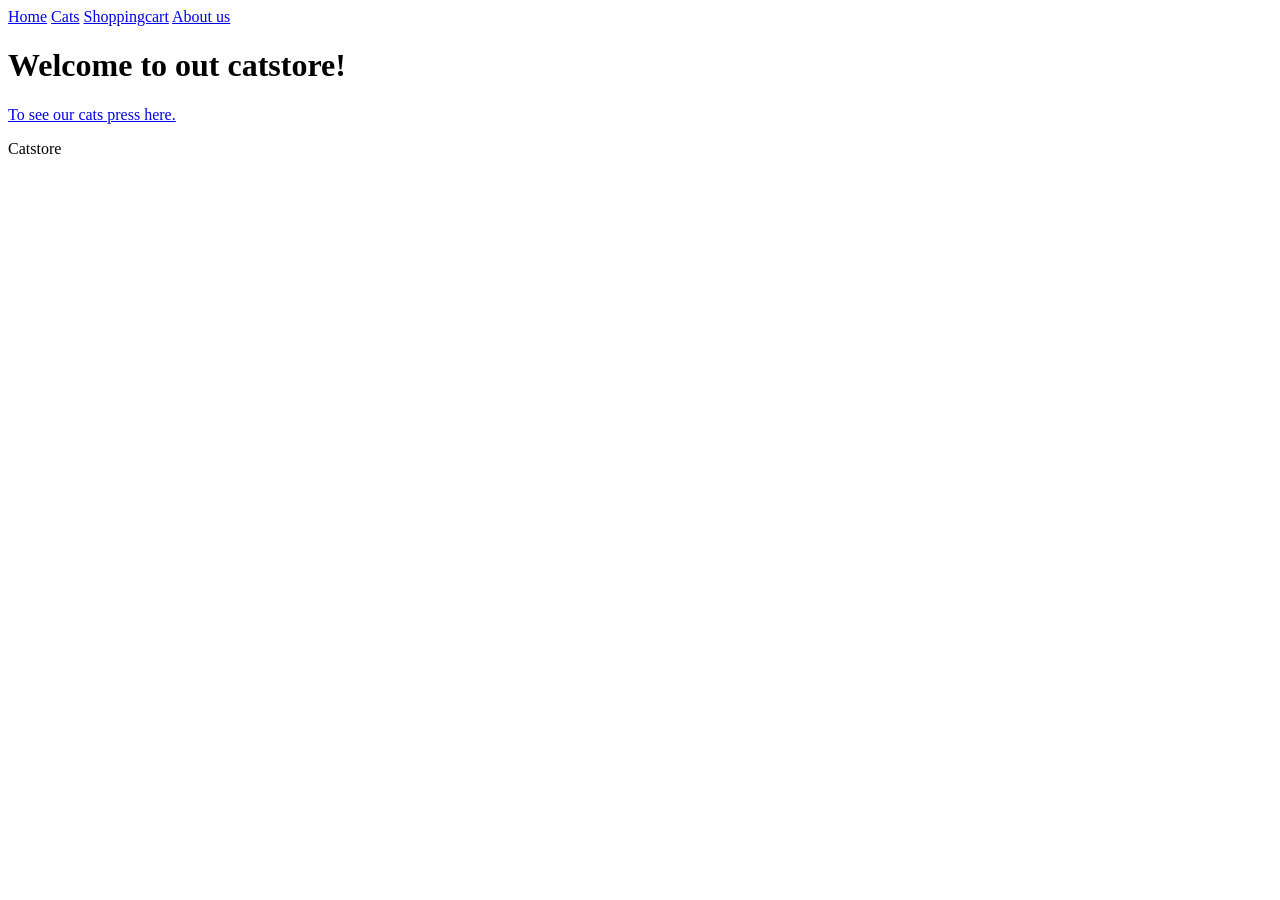
==== index.html @ e1e13c02 "Added standard template for all 4 html files" ====
<!DOCTYPE html>
<html lang="en">
    <head>
        <meta charset="UTF-8" />
        <meta name="viewport" content="width=device-width, initial-scale=1.0" />
        <title>Home - Catsore</title>
        <link rel="stylesheet" href="style.css"/>
    </head>
    <body>
        <header>
            <nav>
                <a href="index.html">Home</a>
                <a href="cats.html">Cats</a>
                <a href="cart.html">Shoppingcart</a>
                <a href="about.html">About us</a>
            </nav>
        </header>
        <main>
            <h1>Welcome to out catstore!</h1>
            <a href="cats.html">To see our cats press here.</a>
        </main>

        <footer>
            <p>Catstore</p>
        </footer>

        <script src="js/main.js"></script>

    </body>
</html>
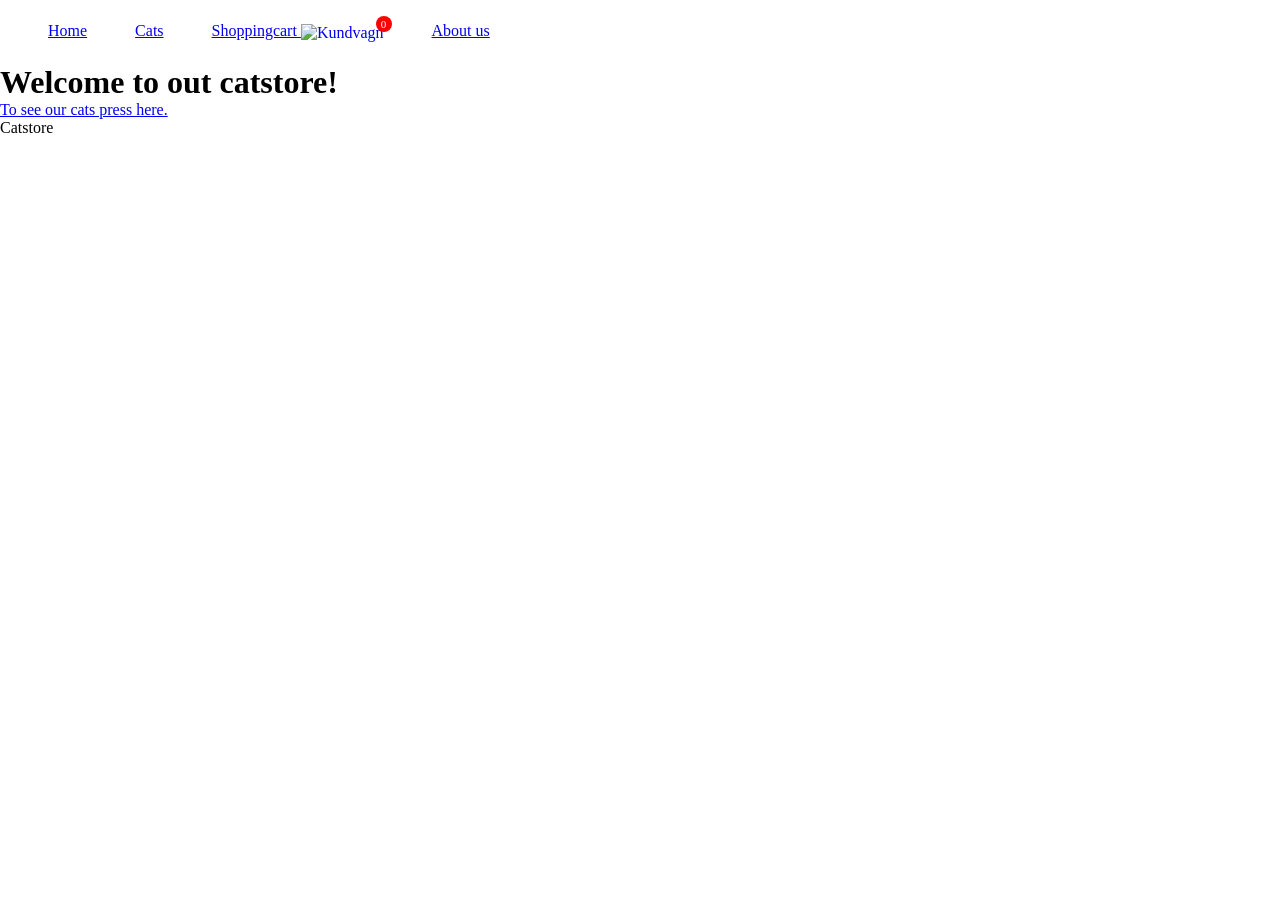
==== commit 9119ab40: "Added cart icon and count" ====
--- a/index.html
+++ b/index.html
@@ -6,12 +6,24 @@
         <title>Home - Catsore</title>
         <link rel="stylesheet" href="style.css"/>
     </head>
+
+
+
+
     <body>
         <header>
             <nav>
                 <a href="index.html">Home</a>
                 <a href="cats.html">Cats</a>
-                <a href="cart.html">Shoppingcart</a>
+                <a href="cart.html">Shoppingcart
+                    <span class="cart-icon-wrapper">
+                        <img
+                            src="https://cdn0.iconfinder.com/data/icons/google-material-design-3-0/48/ic_shopping_cart_48px-512.png"
+                            alt="Kundvagn"
+                        />
+                        <span id="cart-badge" class="cart-badge">0</span>
+                    </span>
+                </a>
                 <a href="about.html">About us</a>
             </nav>
         </header>
--- a/style.css
+++ b/style.css
@@ -0,0 +1,86 @@
+*, *::before, *::after{
+    box-sizing: border-box;
+    margin: 0;
+    padding: 0;
+}
+
+:root {
+    --color-primary: #ff6600;
+    --radius: 10px;
+}
+
+header {
+  display: flex;
+  justify-content: space-between;
+  align-items: center;
+  padding: 0 2rem;
+  height: 64px;
+}
+
+nav {
+  display: flex;
+  gap: 1rem;
+}
+
+nav a {
+  padding: 0.5rem 1rem;
+  border-radius: 6px;
+}
+
+nav a:hover {
+  background: #f0f0f0;
+}
+
+nav a.active {
+  color: var(--color-primary);
+  background: #fdeee3;
+}
+
+.cat-grid {
+  display: grid;
+  grid-template-columns: repeat(auto-fill, minmax(250px, 1fr));
+  gap: 1.5rem;
+  padding: 2rem;
+  max-width: 1100px;
+  margin: 0 auto;
+}
+
+.cat-card {
+  background: white;
+  border: 1px solid #eee;
+  border-radius: var(--radius);
+  overflow: hidden;
+}
+
+.cat-card img {
+  width: 100%;
+  height: 180px;
+  object-fit: cover;
+}
+
+.cart-icon-wrapper {
+    position: relative;
+    display: inline-block;
+}
+
+.cart-icon-wrapper img {
+    width: 24px;
+    height: 24px;
+    vertical-align: middle;
+}
+
+.cart-badge {
+    position: absolute;
+    top: -6px;
+    right: -8px;
+    background: red;
+    color: white;
+    border-radius: 50%;
+    font-size: 11px;
+    min-width: 16px;
+    height: 16px;
+    display: flex;
+    align-items: center;
+    justify-content: center;
+    padding: 0 3px;
+}
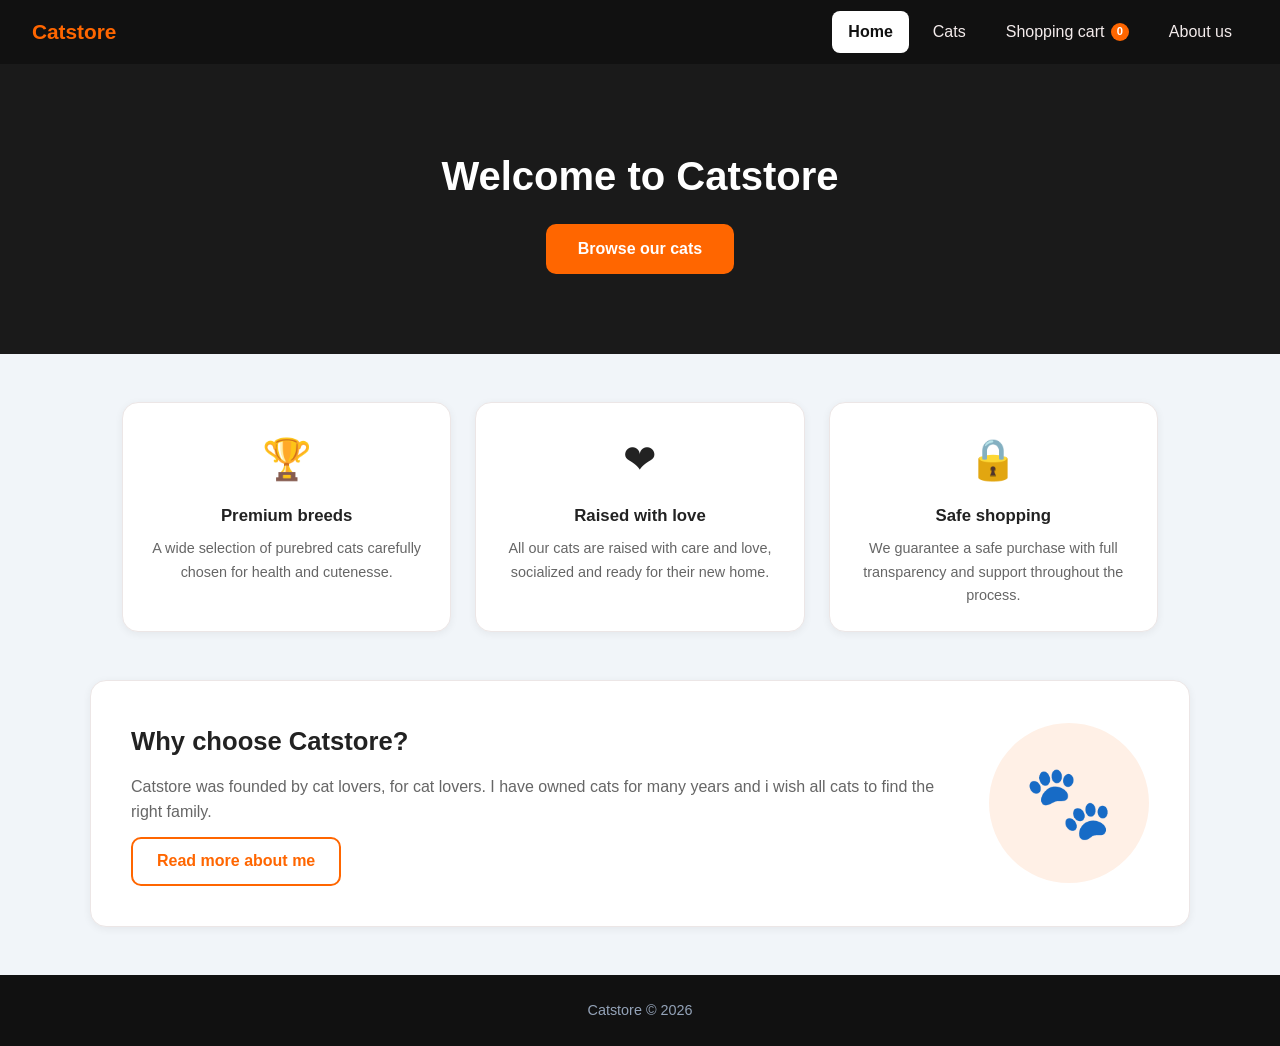
==== commit 3fc2c772: "forgot to push xd" ====
--- a/index.html
+++ b/index.html
@@ -1,42 +1,66 @@
 <!DOCTYPE html>
 <html lang="en">
-    <head>
-        <meta charset="UTF-8" />
-        <meta name="viewport" content="width=device-width, initial-scale=1.0" />
-        <title>Home - Catsore</title>
-        <link rel="stylesheet" href="style.css"/>
-    </head>
+<head>
+    <meta charset="UTF-8" />
+    <meta name="viewport" content="width=device-width, initial-scale=1.0" />
+    <title>Home - Catstore</title>
+    <link rel="stylesheet" href="style.css"/>
+</head>
+<body>
+    <header>
+        <a href="index.html" class="logo">Catstore</a>
+        <nav>
+            <a href="index.html" class="active">Home</a>
+            <a href="cats.html">Cats</a>
+            <a href="cart.html">
+                Shopping cart
+                <span id="cart-badge" class="cart-badge">0</span>
+            </a>
+            <a href="about.html">About us</a>
+        </nav>
+        <button class="nav-toggle">&#9776;</button>
+    </header>
 
+    <main>
+        <div class="hero">
+            <div class="hero-content">
+                <h1>Welcome to Catstore</h1>
+                <a href="cats.html" class="btn-primary">Browse our cats</a>
+            </div>
+        </div>
 
+        <div class="features">
+            <div class="feature-card">
+                <div class="feature-icon">&#x1F3C6;</div>
+                <h3>Premium breeds</h3>
+                <p>A wide selection of purebred cats carefully chosen for health and cutenesse.</p>
+            </div>
+            <div class="feature-card">
+                <div class="feature-icon">&#10084;</div>
+                <h3>Raised with love</h3>
+                <p>All our cats are raised with care and love, socialized and ready for their new home.</p>
+            </div>
+            <div class="feature-card">
+                <div class="feature-icon">&#x1F512;</div>
+                <h3>Safe shopping</h3>
+                <p>We guarantee a safe purchase with full transparency and support throughout the process.</p>
+            </div>
+        </div>
 
+        <div class="about-teaser">
+            <div class="about-teaser-text">
+                <h2>Why choose Catstore?</h2>
+                <p>Catstore was founded by cat lovers, for cat lovers. I have owned cats for many years and i wish all cats to find the right family.</p>
+                <a href="about.html" class="btn-secondary">Read more about me</a>
+            </div>
+            <div class="img-placeholder">&#x1F43E;</div>
+        </div>
+    </main>
 
-    <body>
-        <header>
-            <nav>
-                <a href="index.html">Home</a>
-                <a href="cats.html">Cats</a>
-                <a href="cart.html">Shoppingcart
-                    <span class="cart-icon-wrapper">
-                        <img
-                            src="https://cdn0.iconfinder.com/data/icons/google-material-design-3-0/48/ic_shopping_cart_48px-512.png"
-                            alt="Kundvagn"
-                        />
-                        <span id="cart-badge" class="cart-badge">0</span>
-                    </span>
-                </a>
-                <a href="about.html">About us</a>
-            </nav>
-        </header>
-        <main>
-            <h1>Welcome to out catstore!</h1>
-            <a href="cats.html">To see our cats press here.</a>
-        </main>
+    <footer>
+        <p>Catstore &copy; 2026</p>
+    </footer>
 
-        <footer>
-            <p>Catstore</p>
-        </footer>
-
-        <script src="js/main.js"></script>
-
-    </body>
+    <script src="js/main.js"></script>
+</body>
 </html>
--- a/style.css
+++ b/style.css
@@ -1,40 +1,248 @@
-*, *::before, *::after{
-    box-sizing: border-box;
-    margin: 0;
-    padding: 0;
-}
-
+/* RESET */
+* {
+  box-sizing: border-box;
+  margin: 0;
+  padding: 0;
+}
+
+/* GLOBAL */
 :root {
-    --color-primary: #ff6600;
-    --radius: 10px;
-}
-
+  --primary: #ff6600;
+}
+
+body {
+  font-family: Arial, sans-serif;
+  background: #f1f5f9;
+  color: #222;
+  line-height: 1.6;
+  min-height: 100vh;
+  display: flex;
+  flex-direction: column;
+}
+
+main {
+  flex: 1;
+}
+
+/* NAVBAR */
 header {
-  display: flex;
+  background: #111;
+  color: white;
+  height: 64px;
+  display: flex;
+  align-items: center;
   justify-content: space-between;
-  align-items: center;
   padding: 0 2rem;
-  height: 64px;
+}
+
+.logo {
+  font-size: 1.3rem;
+  font-weight: 700;
+  color: #ff6600;
+  text-decoration: none;
 }
 
 nav {
   display: flex;
-  gap: 1rem;
+  gap: 0.5rem;
 }
 
 nav a {
+  color: #f4ecec;
+  text-decoration: none;
   padding: 0.5rem 1rem;
-  border-radius: 6px;
+  border-radius: 8px;
+  display: flex;
+  align-items: center;
+  gap: 0.4rem;
+  transition: background 0.2s ease;
 }
 
 nav a:hover {
-  background: #f0f0f0;
+  background: rgba(255, 255, 255, 0.1);
 }
 
 nav a.active {
-  color: var(--color-primary);
-  background: #fdeee3;
-}
+  background: white;
+  color: #111;
+  font-weight: bold;
+}
+
+.cart-badge {
+  background: #ff6600;
+  color: white;
+  border-radius: 999px;
+  font-size: 0.7rem;
+  font-weight: 700;
+  min-width: 18px;
+  height: 18px;
+  display: inline-flex;
+  align-items: center;
+  justify-content: center;
+  padding: 0 4px;
+}
+
+.nav-toggle {
+  display: none;
+  background: none;
+  border: none;
+  font-size: 1.5rem;
+  cursor: pointer;
+  color: white;
+}
+
+/* HERO */
+.hero {
+  background: #1a1a1a;
+  color: white;
+  padding: 5rem 2rem;
+  text-align: center;
+}
+
+.hero h1 {
+  font-size: 2.5rem;
+  font-weight: 800;
+  margin-bottom: 1rem;
+}
+
+.hero p {
+  color: #94a3b8;
+  font-size: 1.1rem;
+  margin-bottom: 2rem;
+}
+
+/* BUTTONS */
+.btn-primary {
+  display: inline-block;
+  background: #ff6600;
+  color: white;
+  font-weight: 700;
+  padding: 0.75rem 2rem;
+  border-radius: 10px;
+  text-decoration: none;
+}
+
+.btn-secondary {
+  display: inline-block;
+  color: var(--primary);
+  font-weight: 600;
+  padding: 0.6rem 1.5rem;
+  border-radius: 10px;
+  border: 2px solid var(--primary);
+  text-decoration: none;
+}
+
+.btn-secondary:hover {
+  background: #ff6600;
+  color: white;
+}
+
+/* FEATURES */
+.features {
+  display: grid;
+  grid-template-columns: repeat(auto-fit, minmax(240px, 1fr));
+  gap: 1.5rem;
+  padding: 3rem 2rem;
+  max-width: 1100px;
+  margin: 0 auto;
+}
+
+.feature-card {
+  background: white;
+  border: 1px solid #ece6e6;
+  border-radius: 16px;
+  padding: 1.5rem;
+  text-align: center;
+  box-shadow: 0 2px 8px rgba(0, 0, 0, 0.06);
+}
+
+.feature-icon {
+  font-size: 2.5rem;
+  margin-bottom: 12px;
+}
+
+.feature-card h3 {
+  font-size: 1.05rem;
+  margin-bottom: 0.5rem;
+}
+
+.feature-card p {
+  font-size: 0.9rem;
+  color: #666;
+}
+
+/* ABOUT TEASER */
+.about-teaser {
+  display: flex;
+  align-items: center;
+  gap: 3rem;
+  padding: 2.5rem;
+  max-width: 1100px;
+  margin: 0 auto 3rem;
+  background: white;
+  border: 1px solid #ece6e6;
+  border-radius: 16px;
+  box-shadow: 0 2px 8px rgba(0, 0, 0, 0.06);
+}
+
+.about-teaser-text { flex: 1; }
+
+.about-teaser-text h2 {
+  font-size: 1.6rem;
+  margin-bottom: 0.75rem;
+}
+
+.about-teaser-text p {
+  color: #666;
+  margin-bottom: 0.75rem;
+}
+
+.img-placeholder {
+  width: 160px;
+  height: 160px;
+  background: #fff0e6;
+  border-radius: 50%;
+  display: flex;
+  align-items: center;
+  justify-content: center;
+  font-size: 4.5rem;
+  flex-shrink: 0;
+}
+
+/* PAGE HEADER */
+.page-header {
+  background: #1a1a1a;
+  color: white;
+  padding: 2.5rem 2rem;
+  text-align: center;
+}
+
+.page-header h1 {
+  font-size: 2rem;
+  font-weight: 800;
+  margin-bottom: 0.25rem;
+}
+
+.page-header p { color: #94a3b8; }
+
+/* CATS */
+.cats-controls {
+  max-width: 1100px;
+  margin: 2rem auto 0;
+  padding: 0 2rem;
+}
+
+#search-input {
+  width: 100%;
+  padding: 0.75rem 1rem;
+  border: 1px solid #d8d8d8;
+  border-radius: 8px;
+  font-size: 1rem;
+  outline: none;
+  transition: border-color 0.2s ease;
+}
+
+#search-input:focus { border-color: #ff6600; }
 
 .cat-grid {
   display: grid;
@@ -47,9 +255,18 @@
 
 .cat-card {
   background: white;
-  border: 1px solid #eee;
-  border-radius: var(--radius);
+  border: 1px solid #ece6e6;
+  border-radius: 16px;
   overflow: hidden;
+  display: flex;
+  flex-direction: column;
+  box-shadow: 0 2px 8px rgba(0, 0, 0, 0.06);
+  transition: transform 0.2s ease, box-shadow 0.2s ease;
+}
+
+.cat-card:hover {
+  transform: translateY(-4px);
+  box-shadow: 0 8px 24px rgba(0,0,0,0.1);
 }
 
 .cat-card img {
@@ -58,29 +275,288 @@
   object-fit: cover;
 }
 
-.cart-icon-wrapper {
-    position: relative;
-    display: inline-block;
-}
-
-.cart-icon-wrapper img {
-    width: 24px;
-    height: 24px;
-    vertical-align: middle;
-}
-
-.cart-badge {
+.cat-card-body {
+  padding: 1rem;
+  flex: 1;
+  display: flex;
+  flex-direction: column;
+  gap: 0.3rem;
+}
+
+.cat-card-name { font-size: 1.1rem; font-weight: 700; }
+.cat-title { font-size: 0.9rem; color: #666; }
+.cat-card-origin { font-size: 0.9rem; color: #666; }
+
+.cat-card-desc {
+  font-size: 0.85rem;
+  color: #888;
+  flex: 1;
+  display: -webkit-box;
+  -webkit-line-clamp: 2;
+  -webkit-box-orient: vertical;
+  overflow: hidden;
+}
+
+.cat-card-footer {
+  padding: 0.75rem 1rem 1rem;
+  border-top: 1px solid #ece6e6;
+}
+
+.btn-add-cart {
+  width: 100%;
+  background: #ff6600;
+  color: white;
+  border: none;
+  padding: 0.6rem 1rem;
+  border-radius: 8px;
+  font-size: 0.95rem;
+  font-weight: 600;
+  cursor: pointer;
+}
+
+.btn-add-cart:hover { opacity: 0.9; }
+.btn-add-cart.in-cart { background: #16a34a; }
+
+.no-results {
+  text-align: center;
+  padding: 3rem;
+  color: #666;
+  grid-column: 1 / -1;
+}
+
+/* pagination*/
+.pagination {
+  display: flex;
+  justify-content: center;
+  gap: 0.5rem;
+  padding: 1rem 2rem 3rem;
+  flex-wrap: wrap;
+}
+
+.pagination button {
+  background: white;
+  border: 1px solid #ece6e6;
+  color: #222;
+  padding: 0.5rem 1rem;
+  border-radius: 8px;
+  cursor: pointer;
+  font-size: 0.95rem;
+  min-width: 40px;
+}
+
+.pagination button:hover:not(:disabled) { border-color: #ff6600; color: #ff6600; }
+.pagination button.active { background: var(--primary); border-color: var(--primary); color: white; font-weight: 700; }
+.pagination button:disabled { opacity: 0.4; cursor: not-allowed; }
+
+/* ABOUT */
+.about-section {
+  max-width: 900px;
+  margin: 3rem auto;
+  padding: 0 2rem;
+}
+
+.owner-card {
+  display: flex;
+  gap: 2rem;
+  align-items: flex-start;
+  background: white;
+  border: 1px solid #ece6e6;
+  border-radius: 16px;
+  padding: 2rem;
+  box-shadow: 0 2px 8px rgba(0,0,0,0.06);
+}
+
+.owner-avatar {
+  flex: 0 0 100px;
+  height: 100px;
+  background: #fff0e6;
+  border-radius: 50%;
+  display: flex;
+  align-items: center;
+  justify-content: center;
+  font-size: 3rem;
+}
+
+.owner-info h2 { font-size: 1.5rem; margin-bottom: 0.25rem; }
+.owner-title { color: #ff6600; font-weight: 600; font-size: 0.9rem; margin-bottom: 0.75rem; }
+.owner-info p { color: #666; font-size: 0.9rem; margin-bottom: 0.5rem; }
+
+.contact-section {
+  max-width: 900px;
+  margin: 2rem auto 4rem;
+  padding: 0 2rem;
+}
+
+.contact-section h2 { font-size: 1.4rem; margin-bottom: 1rem; }
+
+.contact-grid {
+  display: grid;
+  grid-template-columns: repeat(auto-fit, minmax(180px, 1fr));
+  gap: 1rem;
+}
+
+.contact-card {
+  background: white;
+  border: 1px solid #ece6e6;
+  border-radius: 16px;
+  padding: 1.25rem;
+  text-align: center;
+  box-shadow: 0 2px 8px rgba(0, 0, 0, 0.06);
+}
+
+.contact-icon { font-size: 1.75rem; margin-bottom: 8px; }
+.contact-card h3 { font-size: 0.9rem; font-weight: 700; margin-bottom: 0.25rem; }
+.contact-card p, .contact-card a { font-size: 0.85rem; color: #666; text-decoration: none; }
+
+/* CART */
+.cart-layout {
+  display: grid;
+  grid-template-columns: 1fr 360px;
+  gap: 2rem;
+  max-width: 1100px;
+  margin: 2rem auto 4rem;
+  padding: 0 2rem;
+  align-items: start;
+}
+
+.cart-items-section h2,
+.order-form-section h2 {
+  font-size: 1.2rem;
+  margin-bottom: 1rem;
+  padding-bottom: 0.5rem;
+  border-bottom: 2px solid #ece6e6;
+}
+
+.cart-empty {
+  text-align: center;
+  padding: 3rem;
+  color: #666;
+  background: white;
+  border: 1px solid #ece6e6;
+  border-radius: 16px;
+}
+
+.cart-empty .empty-icon { font-size: 3rem; margin-bottom: 1rem; }
+
+/* cart item shi finally works lol*/
+.cart-item {
+  display: flex;
+  gap: 1rem;
+  align-items: center;
+  background: white;
+  border: 1px solid #ddd;
+  border-radius: 16px;
+  padding: 1rem;
+  margin-bottom: 0.75rem;
+  box-shadow: 0 2px 8px rgba(0, 0, 0, 0.06);
+}
+
+.cart-item img {
+  width: 70px;
+  height: 70px;
+  object-fit: cover;
+  border-radius: 10px;
+  flex-shrink: 0;
+}
+
+.cart-item-info { flex: 1; }
+.cart-item-name { font-weight: 700; }
+.cart-item-origin { font-size: 0.85rem; color: #666; }
+
+.btn-remove {
+  background: none;
+  border: 1px solid #ddd;
+  color: #dc2626;
+  padding: 0.3rem 0.6rem;
+  border-radius: 8px;
+  cursor: pointer;
+  font-size: 0.85rem;
+  flex-shrink: 0;
+}
+
+.btn-remove:hover { background: #fef2f2; border-color: #dc2626; }
+
+.order-form-section {
+  background: white;
+  border: 1px solid #ece6e6;
+  border-radius: 16px;
+  padding: 1.5rem;
+  box-shadow: 0 2px 8px rgba(0, 0, 0, 0.06);
+  position: sticky;
+  top: calc(64px + 1rem);
+}
+
+.form-group {
+  margin-bottom: 1rem;
+  display: flex;
+  flex-direction: column;
+  gap: 4px;
+}
+
+.form-group label { font-weight: 600; font-size: 0.85rem; }
+
+.form-group input,
+.form-group textarea {
+  padding: 0.6rem 0.75rem;
+  border: 1px solid #d8d8d8;
+  border-radius: 8px;
+  font-size: 0.95rem;
+  font-family: inherit;
+  outline: none;
+  resize: vertical;
+}
+
+.form-group input:focus,
+.form-group textarea:focus {
+  border-color: #999;
+  box-shadow: 0 0 0 4px rgba(0,0,0,0.05);
+}
+
+div.form-group input.invalid,
+.form-group textarea.invalid { border-color: #dc2626; }
+.field-error { font-size: 0.8rem; color: #dc2626; min-height: 1em; }
+
+/* FOOTER */
+footer {
+  background: #111;
+  color: #94a3b8;
+  text-align: center;
+  padding: 1.5rem;
+  font-size: 0.9rem;
+}
+
+/* RESPONSIVE */
+@media (max-width: 768px) {
+  .nav-toggle { display: block; }
+
+  nav {
+    display: none;
     position: absolute;
-    top: -6px;
-    right: -8px;
-    background: red;
-    color: white;
-    border-radius: 50%;
-    font-size: 11px;
-    min-width: 16px;
-    height: 16px;
-    display: flex;
-    align-items: center;
-    justify-content: center;
-    padding: 0 3px;
+    top: 64px;
+    left: 0;
+    right: 0;
+    background: #111;
+    flex-direction: column;
+    padding: 0.5rem;
+    z-index: 99;
+  }
+
+  nav.open { display: flex; }
+  nav a { padding: 0.75rem 1rem; }
+
+  .about-teaser {
+    flex-direction: column;
+    text-align: center;
+    margin: 0 1rem 2rem;
+  }
+
+  /* temp fix for mobile cart */
+  .cart-layout { grid-template-columns: 1fr; padding: 0 1rem; }
+  .order-form-section { position: static; }
+  .owner-card { flex-direction: column; align-items: center; text-align: center; }
+}
+
+@media (max-width: 400px) {
+  header { padding: 0 1rem; }
+  .cat-grid { grid-template-columns: 1fr; padding: 1rem; }
 }
